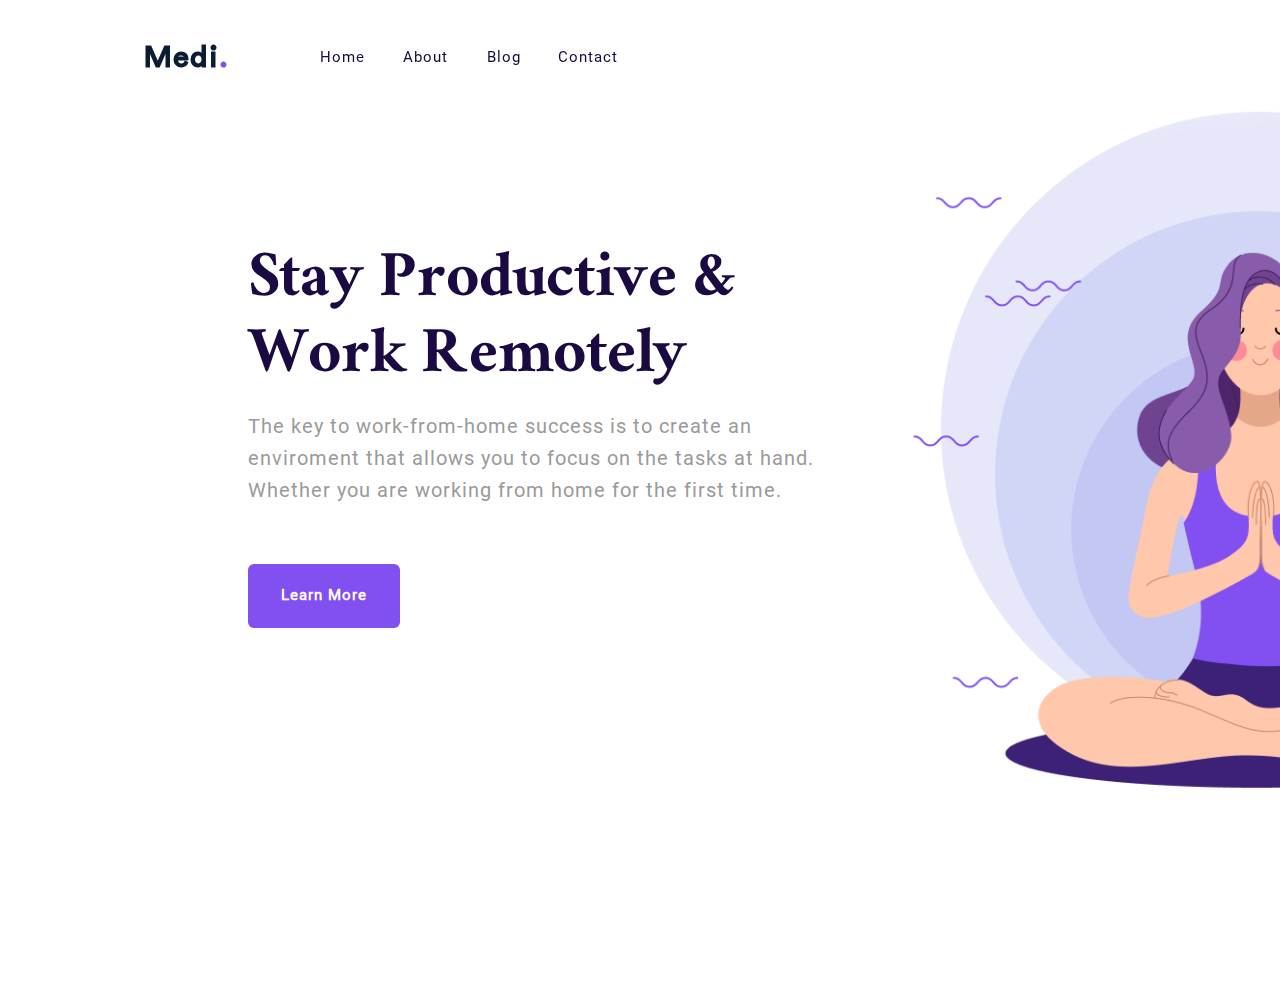
==== index.html @ deffc4dc "Lesson 4 Edits" ====
<!DOCTYPE html>
<html lang="en">
<head>
    <meta charset="UTF-8">
    <meta name="viewport" content="width=device-width, initial-scale=1.0">
    <title>Figma Page Recreation</title>
    <link rel="stylesheet" href="styles/index.css"/>
</head>

    <body>
        <div class="header_txt">
            <header>
                <h1><span id="medi_blue">Medi</span>.</h1>
            </header>
        </div>
        <nav>
            <a href="./pages/return_page.html" id="Home">Home</a>
            <a href="./pages/return_page.html" id="About"> About</a>
            <a href="./pages/return_page.html" id="Blog">Blog</a>
            <a href="./pages/return_page.html" id="Contact">Contact</a>
            <a href="./pages/return_page.html" id="Sign_in">Sign In</a>
            <a href="./pages/return_page.html" id="Sign_up">Sign Up</a>
        </nav>


        <section class="Paragraph_one">
            <p>Stay Productive &<br>
                Work Remotely</p>
        </section>

        <section class="Paragraph_two">
            <p>The key to work-from-home success is to create an</p>
            <p>enviroment that allows you to focus on the tasks at hand.</p>
            <p>Whether you are working from home for the first time.</p>
        </section>

        <section>
            <a href="./pages/return_page.html" id="Learn_more">Learn More</a>
        </section>
        
        <img src="./images/Medi_Screenshot.png" alt="Figma Medi Vector">

    </body>

</html>
---- styles/index.css ----
body, html {
    font-family: 'Roboto Regular';
    font-size: 15px;
    font-weight: 400;
    padding: 20px;
    background: linear-gradient(180deg, #FFF 0%, rgba(255, 255, 255, 0.00) 100%);
    width: 1600px;
    height: 920px;
    letter-spacing: 1.0px;
    
}

/*Custom Fonts*/
@font-face { 
    font-family: 'Circular Std'; 
    src: url('../fonts/circular-std-medium-500.ttf'); } 
@font-face { 
    font-family: 'Roboto Regular'; 
    src: url('../fonts/Roboto-Regular.ttf'); }
@font-face { 
    font-family: 'Roboto Bold'; 
    src: url('../fonts/Roboto-Bold.ttf'); }
@font-face { 
    font-family: 'Ramaraja Regular'; 
    src: url('../fonts/Ramaraja-Regular.ttf'); }


    /*Header*/
h1 {
    font-family: 'Circular Std';
    position: fixed;
    top: 0px;
    color: #824FF1;
    margin-top: 40px;
    margin-left: 95px;
}
#medi_blue {
    color: #0A1B32;
}

/*Navigation*/
nav, a {
    color: #1B0A42;
    position: fixed;
    top: 0px;
    float: left;
    margin-top: 48px;
    text-decoration: none;
    list-style-type: none;

}
#Home {
    margin-left: 272px;
    
}
#About {
    margin-left: 355px;
}
#Blog {
    margin-left: 439px;

}
#Contact {
    margin-left: 510px;

}
#Sign_in {
    margin-left: 1320px;

}
#Sign_up {
    background-color: #824FF1;
    color: #fff;
    display: inline-block;
    text-align: center;
    padding-top: 20px;
    width: 120px;
    height: 40px;
    border-radius: 6px;
    font-weight: 700;
    margin-top: 28px;
    margin-left: 1403px;

}
#Learn_more {
    position: sticky;
    background-color: #824FF1;
    color: #fff;
    display: inline-block;
    text-align: center;
    padding-top: 22px;
    width: 152px;
    height: 42px;
    border-radius: 6px;
    font-weight: 700;
    margin-top: 48px;
    margin-left: 200px;
}

/*Paragraphs*/
.Paragraph_one {
    color: #1B0A42;
    font-family: 'Ramaraja Regular';
    font-size: 72px;
    line-height: 76px;
    height: 152px;
    width: 495px;
    margin-top: 200px;
    margin-left: 200px;
}

.Paragraph_two {
    color: #9A9A9A;
    font-size: 20px;
    line-height: 12px;
    height: 96px;
    width: 590px;
    margin-top: 10px;
    margin-left: 200px;
}

/*Image*/
img {
    width: 50%;
    margin-top: -550px;
    margin-left: 808px;
}

/*Return Page*/
.return_page_body {
    font-size: 25px;
    font-variant: small-caps;
    margin-left: 500px;
    margin-top: 200px;
}
.return {
    font-size: 25px;
    font-variant: small-caps;
    margin-left: 800px;
    margin-top: 200px;

}
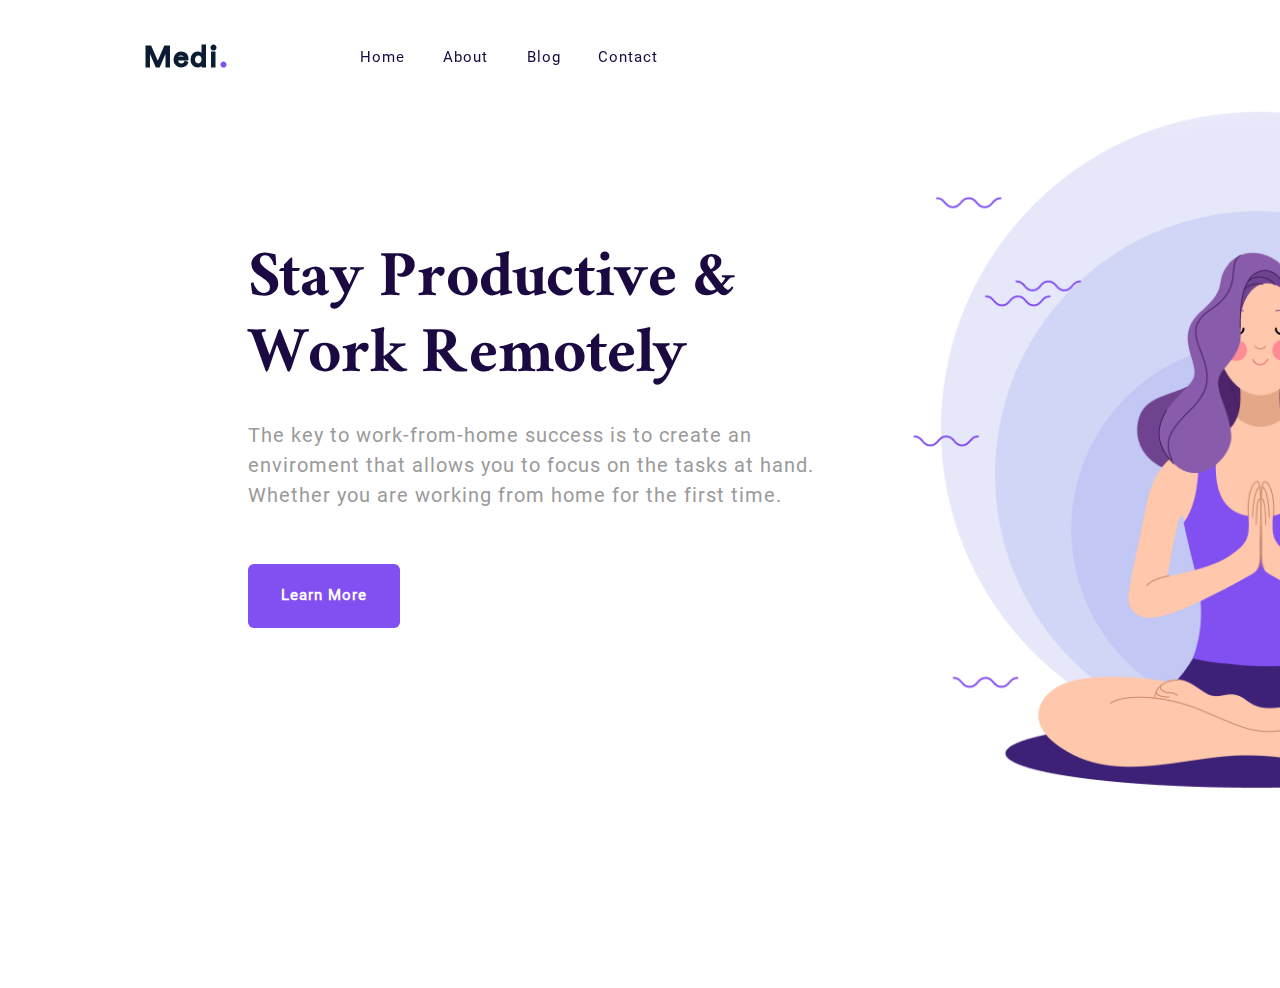
==== commit 2b537ae2: "Changes in HTML and CSS based on feedb. on assignment 4" ====
--- a/index.html
+++ b/index.html
@@ -14,31 +14,30 @@
             </header>
         </div>
         <nav>
-            <a href="./pages/return_page.html" id="Home">Home</a>
-            <a href="./pages/return_page.html" id="About"> About</a>
-            <a href="./pages/return_page.html" id="Blog">Blog</a>
-            <a href="./pages/return_page.html" id="Contact">Contact</a>
-            <a href="./pages/return_page.html" id="Sign_in">Sign In</a>
-            <a href="./pages/return_page.html" id="Sign_up">Sign Up</a>
+            <ul>
+                <li><a href="./pages/return_page.html" id="Home">Home</a></li>
+                <li><a href="./pages/return_page.html" id="About"> About</a></li>
+                <li><a href="./pages/return_page.html" id="Blog">Blog</a></li>
+                <li><a href="./pages/return_page.html" id="Contact">Contact</a></li>
+                <li><a href="./pages/return_page.html" id="Sign_in">Sign In</a></li>
+                <li><a href="./pages/return_page.html" id="Sign_up">Sign Up</a></li>
+            </ul>
         </nav>
 
 
         <section class="Paragraph_one">
-            <p>Stay Productive &<br>
-                Work Remotely</p>
+            <p>Stay Productive &amp; Work Remotely</p>
         </section>
 
         <section class="Paragraph_two">
-            <p>The key to work-from-home success is to create an</p>
-            <p>enviroment that allows you to focus on the tasks at hand.</p>
-            <p>Whether you are working from home for the first time.</p>
+            <p>The key to work-from-home success is to create an enviroment that allows you to focus on the tasks at hand. Whether you are working from home for the first time.</p>
         </section>
 
         <section>
             <a href="./pages/return_page.html" id="Learn_more">Learn More</a>
         </section>
         
-        <img src="./images/Medi_Screenshot.png" alt="Figma Medi Vector">
+        <img src="./images/Medi_Screenshot.png" alt="Illustration of a woman meditating">
 
     </body>
 
--- a/styles/index.css
+++ b/styles/index.css
@@ -40,7 +40,7 @@
 }
 
 /*Navigation*/
-nav, a {
+nav, a, ul {
     color: #1B0A42;
     position: fixed;
     top: 0px;
@@ -113,7 +113,7 @@
 .Paragraph_two {
     color: #9A9A9A;
     font-size: 20px;
-    line-height: 12px;
+    line-height: 150%;
     height: 96px;
     width: 590px;
     margin-top: 10px;
